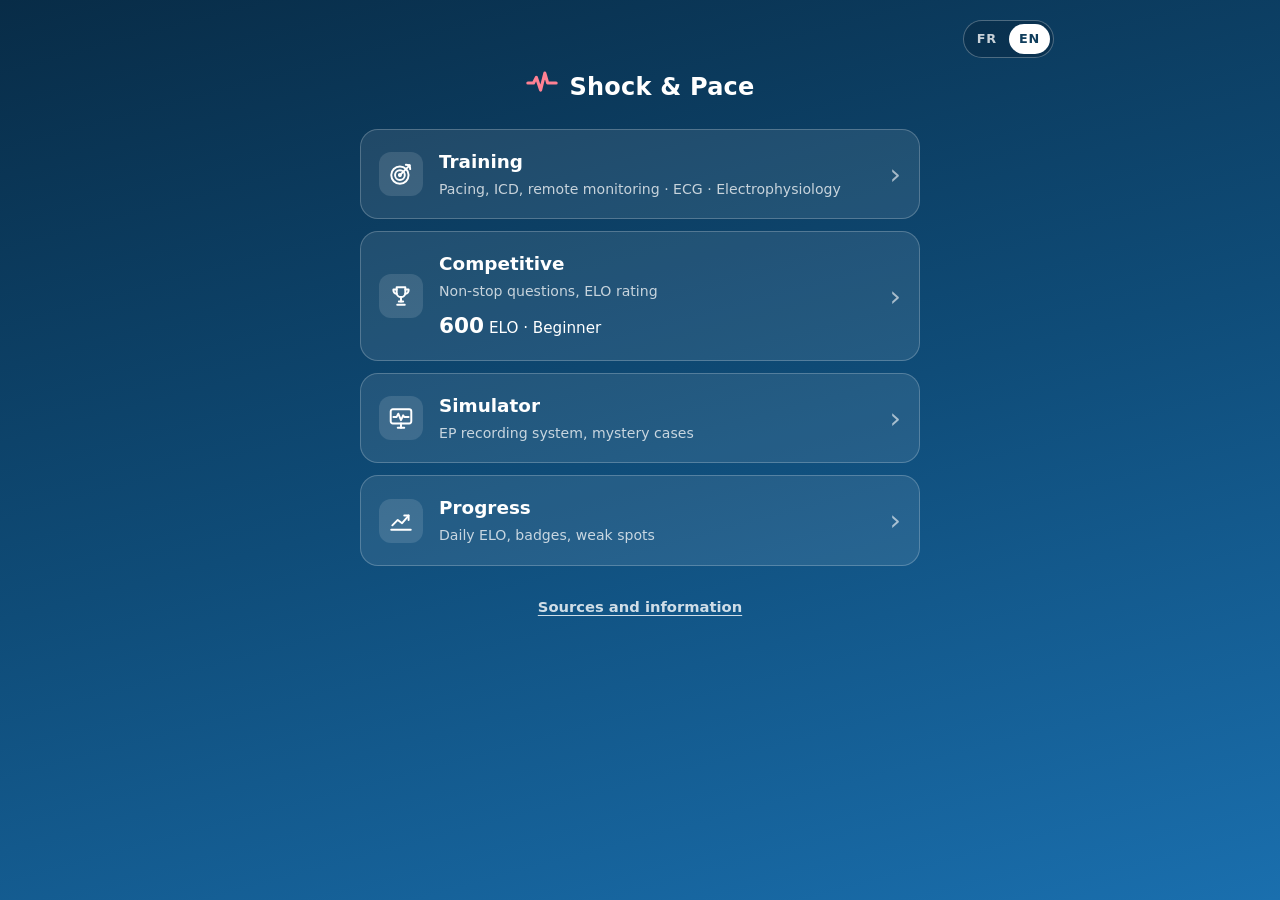
==== en/index.html @ 3063f12d "Adresse canonique : https://shockandpace.com/ Co-Authored-By: Claude Opus 5.5 <noreply@anthropic.com" ====
<!doctype html>
<!-- Fichier généré par scripts/build-seo.mjs depuis index.html : ne pas modifier. -->
<html lang="en">
<head>
  <meta charset="utf-8">
  <base href="../">
  <meta name="viewport" content="width=device-width, initial-scale=1, viewport-fit=cover">
  <script>try { var l = localStorage.getItem('rythmo.langue'); document.documentElement.lang = l === 'fr' || l === 'en' ? l : /\/en\/(index\.html)?$/.test(location.pathname) ? 'en' : 'fr'; } catch (e) {}</script>
  <!--seo-->
  <title>Shock &amp; Pace · Cardiac rhythm quiz: ECG, pacemaker, ICD</title>
  <meta name="description" content="Free cardiac rhythm quiz, no account needed: ECG, pacemakers, ICDs, CRT, remote monitoring and electrophysiology. Referenced answers, competitive ELO mode and an EP simulator.">
  <meta name="robots" content="index, follow, max-image-preview:large, max-snippet:-1">
  <link rel="canonical" href="https://shockandpace.com/en/">
  <meta name="application-name" content="Shock &amp; Pace">
  <meta name="theme-color" content="#0b3a5d">
  <meta property="og:type" content="website">
  <meta property="og:locale" content="en_GB">
  <meta property="og:locale:alternate" content="fr_FR">
  <meta property="og:site_name" content="Shock &amp; Pace">
  <meta property="og:title" content="Shock &amp; Pace · Cardiac rhythm quiz and electrophysiology simulator">
  <meta property="og:description" content="Free cardiac rhythm quiz, no account needed: ECG, pacemakers, ICDs, CRT, remote monitoring and electrophysiology. Referenced answers, competitive ELO mode and an EP simulator.">
  <meta property="og:url" content="https://shockandpace.com/en/">
  <meta property="og:image" content="https://shockandpace.com/icons/og.png">
  <meta property="og:image:width" content="1200">
  <meta property="og:image:height" content="630">
  <meta property="og:image:alt" content="Shock &amp; Pace, cardiac rhythm quiz">
  <meta name="twitter:card" content="summary_large_image">
  <link rel="alternate" type="text/markdown" title="Summary for AI assistants" href="llms.txt">
  <link rel="sitemap" type="application/xml" href="sitemap.xml">
  <script type="application/ld+json">{"@context":"https://schema.org","@graph":[{"@type":"WebSite","@id":"https://shockandpace.com/#site","url":"https://shockandpace.com/","name":"Shock & Pace","inLanguage":["fr","en"],"description":"Free cardiac rhythm quiz, no account needed: ECG, pacemakers, ICDs, CRT, remote monitoring and electrophysiology. Referenced answers, competitive ELO mode and an EP simulator."},{"@type":["WebApplication","LearningResource"],"@id":"https://shockandpace.com/#app","url":"https://shockandpace.com/en/","name":"Shock & Pace","alternateName":"Challenge Rythmo","description":"Free cardiac rhythm quiz, no account needed: ECG, pacemakers, ICDs, CRT, remote monitoring and electrophysiology. Referenced answers, competitive ELO mode and an EP simulator.","inLanguage":["en","fr"],"applicationCategory":"EducationalApplication","applicationSubCategory":"Medical education in cardiac electrophysiology and devices","operatingSystem":"Any (web browser, installable PWA)","browserRequirements":"Requires JavaScript","isAccessibleForFree":true,"offers":{"@type":"Offer","price":"0","priceCurrency":"EUR"},"learningResourceType":["Quiz","Simulation"],"educationalLevel":"Undergraduate, postgraduate and continuing medical education","audience":{"@type":"Audience","audienceType":"Cardiologists, cardiology trainees, cardiac physiologists, device and EP nurses, remote monitoring teams"},"teaches":["ECG interpretation","Pacemaker programming","Implantable cardioverter-defibrillator programming","Cardiac resynchronisation therapy (CRT)","Remote monitoring of cardiac devices","Electrophysiology and catheter ablation"],"about":[{"@type":"Thing","name":"Cardiac electrophysiology"},{"@type":"Thing","name":"Pacemaker"},{"@type":"Thing","name":"Implantable cardioverter-defibrillator"},{"@type":"Thing","name":"Electrocardiography"},{"@type":"Thing","name":"Cardiac arrhythmia"}],"featureList":["Questions with referenced answers (ESC, EHRA, HRS, ACC/AHA)","Adaptive competitive mode with ELO rating","Real-time EP recording system simulator","Real 12-lead ECGs (PTB-XL)","Works offline, no account"],"image":"https://shockandpace.com/icons/og.png","screenshot":"https://shockandpace.com/icons/og.png","subjectOf":{"@type":"WebPage","url":"https://shockandpace.com/en/presentation.html"}}]}</script>
  <!--/seo-->
  <link rel="alternate" hreflang="fr" href="https://shockandpace.com/">
  <link rel="alternate" hreflang="en" href="https://shockandpace.com/en/">
  <link rel="alternate" hreflang="x-default" href="https://shockandpace.com/">
  <link rel="manifest" href="manifest.webmanifest">
  <link rel="icon" href="icons/icon.svg" type="image/svg+xml">
  <link rel="apple-touch-icon" href="icons/icon-192.png">
  <meta name="apple-mobile-web-app-capable" content="yes">
  <meta name="apple-mobile-web-app-title" content="Shock &amp; Pace">
  <link rel="stylesheet" href="css/styles.css">
  <noscript><style>.ecran-titre { display: none; }</style></noscript>
</head>
<body>
  <div id="ecran-titre" class="ecran-titre" aria-hidden="true">
    <svg viewBox="0 0 64 64"><path d="M4 34h14l5-12 8 26 7-30 5 16h17" fill="none" stroke="currentColor" stroke-width="4" stroke-linecap="round" stroke-linejoin="round"/></svg>
    <p class="ecran-titre-nom">Shock &amp; Pace</p>
    <p class="ecran-titre-sous"><span lang="fr">Rythmologie · stimulation · électrophysiologie</span><span lang="en">Cardiac rhythm · pacing · electrophysiology</span></p>
  </div>
  <main id="app" tabindex="-1">
    <!-- Contenu lisible sans JavaScript (moteurs de recherche, assistants IA) : remplacé par l'application au chargement, sous l'écran titre. -->
    <!--statique-->
    <div class="statique">
      <h1>Shock &amp; Pace</h1>
      <p>A free <strong>cardiac rhythm</strong> quiz, no account needed: 1,170 questions with referenced answers on <strong>ECG</strong> interpretation, <strong>pacemaker</strong> and <strong>implantable cardioverter-defibrillator (ICD)</strong> programming, <strong>CRT</strong>, <strong>remote monitoring</strong> and <strong>electrophysiology</strong>.</p>
      <ul>
        <li>Training by domain, from beginner to expert, with detailed answers and references (ESC, EHRA, HRS, ACC/AHA).</li>
        <li>Adaptive competitive mode with an ELO rating.</li>
        <li>Real-time electrophysiology (EP) recording system simulator and mystery cases.</li>
        <li>Works offline; no data leaves your device.</li>
      </ul>
      <p><a href="en/presentation.html">About the app: topics, sources and frequently asked questions</a></p>
      <p class="chargement">Loading the question bank…</p>
      <noscript><p>JavaScript must be enabled to use the quizzes and the simulator.</p></noscript>
    </div>
    <!--/statique-->
  </main>
  <script type="module" src="js/app.js"></script>
</body>
</html>
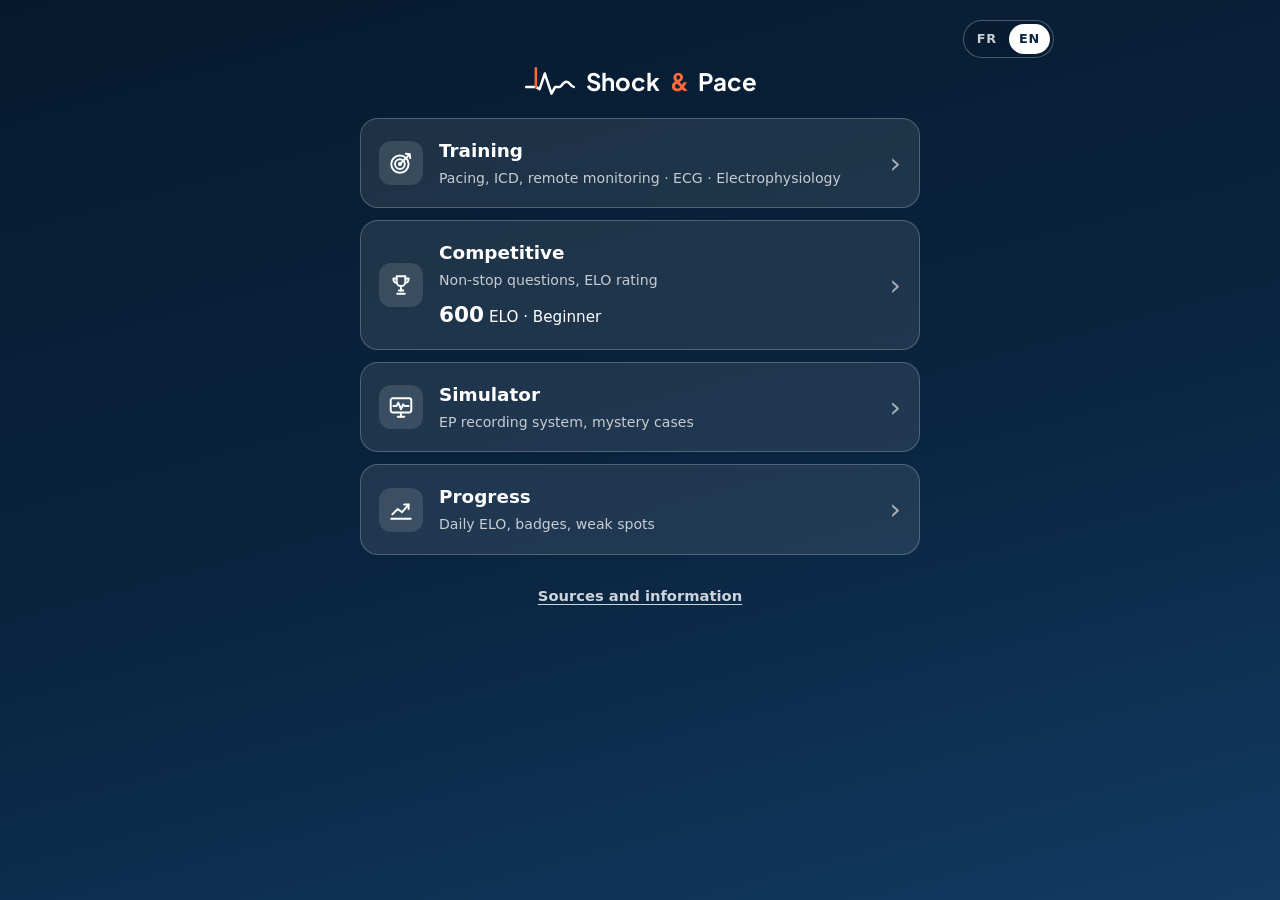
==== commit 38bc1b6a: "Identité Shock & Pace : logo « complexe stimulé », icônes, écran titre, palette encre et orange, tit" ====
--- a/en/index.html
+++ b/en/index.html
@@ -12,7 +12,7 @@
   <meta name="robots" content="index, follow, max-image-preview:large, max-snippet:-1">
   <link rel="canonical" href="https://shockandpace.com/en/">
   <meta name="application-name" content="Shock &amp; Pace">
-  <meta name="theme-color" content="#0b3a5d">
+  <meta name="theme-color" content="#0A2540">
   <meta property="og:type" content="website">
   <meta property="og:locale" content="en_GB">
   <meta property="og:locale:alternate" content="fr_FR">
@@ -27,7 +27,7 @@
   <meta name="twitter:card" content="summary_large_image">
   <link rel="alternate" type="text/markdown" title="Summary for AI assistants" href="llms.txt">
   <link rel="sitemap" type="application/xml" href="sitemap.xml">
-  <script type="application/ld+json">{"@context":"https://schema.org","@graph":[{"@type":"WebSite","@id":"https://shockandpace.com/#site","url":"https://shockandpace.com/","name":"Shock & Pace","inLanguage":["fr","en"],"description":"Free cardiac rhythm quiz, no account needed: ECG, pacemakers, ICDs, CRT, remote monitoring and electrophysiology. Referenced answers, competitive ELO mode and an EP simulator."},{"@type":["WebApplication","LearningResource"],"@id":"https://shockandpace.com/#app","url":"https://shockandpace.com/en/","name":"Shock & Pace","alternateName":"Challenge Rythmo","description":"Free cardiac rhythm quiz, no account needed: ECG, pacemakers, ICDs, CRT, remote monitoring and electrophysiology. Referenced answers, competitive ELO mode and an EP simulator.","inLanguage":["en","fr"],"applicationCategory":"EducationalApplication","applicationSubCategory":"Medical education in cardiac electrophysiology and devices","operatingSystem":"Any (web browser, installable PWA)","browserRequirements":"Requires JavaScript","isAccessibleForFree":true,"offers":{"@type":"Offer","price":"0","priceCurrency":"EUR"},"learningResourceType":["Quiz","Simulation"],"educationalLevel":"Undergraduate, postgraduate and continuing medical education","audience":{"@type":"Audience","audienceType":"Cardiologists, cardiology trainees, cardiac physiologists, device and EP nurses, remote monitoring teams"},"teaches":["ECG interpretation","Pacemaker programming","Implantable cardioverter-defibrillator programming","Cardiac resynchronisation therapy (CRT)","Remote monitoring of cardiac devices","Electrophysiology and catheter ablation"],"about":[{"@type":"Thing","name":"Cardiac electrophysiology"},{"@type":"Thing","name":"Pacemaker"},{"@type":"Thing","name":"Implantable cardioverter-defibrillator"},{"@type":"Thing","name":"Electrocardiography"},{"@type":"Thing","name":"Cardiac arrhythmia"}],"featureList":["Questions with referenced answers (ESC, EHRA, HRS, ACC/AHA)","Adaptive competitive mode with ELO rating","Real-time EP recording system simulator","Real 12-lead ECGs (PTB-XL)","Works offline, no account"],"image":"https://shockandpace.com/icons/og.png","screenshot":"https://shockandpace.com/icons/og.png","subjectOf":{"@type":"WebPage","url":"https://shockandpace.com/en/presentation.html"}}]}</script>
+  <script type="application/ld+json">{"@context":"https://schema.org","@graph":[{"@type":"WebSite","@id":"https://shockandpace.com/#site","url":"https://shockandpace.com/","name":"Shock & Pace","inLanguage":["fr","en"],"description":"Free cardiac rhythm quiz, no account needed: ECG, pacemakers, ICDs, CRT, remote monitoring and electrophysiology. Referenced answers, competitive ELO mode and an EP simulator.","publisher":{"@id":"https://shockandpace.com/#editeur"}},{"@type":"Organization","@id":"https://shockandpace.com/#editeur","name":"Shock & Pace","url":"https://shockandpace.com/","email":"contact@shockandpace.com","logo":"https://shockandpace.com/icons/icon-512.png","sameAs":["https://github.com/hacuubo/CHALLENGE-RYTHMO"]},{"@type":["WebApplication","LearningResource"],"@id":"https://shockandpace.com/#app","url":"https://shockandpace.com/en/","name":"Shock & Pace","alternateName":"Challenge Rythmo","description":"Free cardiac rhythm quiz, no account needed: ECG, pacemakers, ICDs, CRT, remote monitoring and electrophysiology. Referenced answers, competitive ELO mode and an EP simulator.","inLanguage":["en","fr"],"applicationCategory":"EducationalApplication","applicationSubCategory":"Medical education in cardiac electrophysiology and devices","operatingSystem":"Any (web browser, installable PWA)","browserRequirements":"Requires JavaScript","isAccessibleForFree":true,"offers":{"@type":"Offer","price":"0","priceCurrency":"EUR"},"learningResourceType":["Quiz","Simulation"],"educationalLevel":"Undergraduate, postgraduate and continuing medical education","audience":{"@type":"Audience","audienceType":"Cardiologists, cardiology trainees, cardiac physiologists, device and EP nurses, remote monitoring teams"},"teaches":["ECG interpretation","Pacemaker programming","Implantable cardioverter-defibrillator programming","Cardiac resynchronisation therapy (CRT)","Remote monitoring of cardiac devices","Electrophysiology and catheter ablation"],"about":[{"@type":"Thing","name":"Cardiac electrophysiology"},{"@type":"Thing","name":"Pacemaker"},{"@type":"Thing","name":"Implantable cardioverter-defibrillator"},{"@type":"Thing","name":"Electrocardiography"},{"@type":"Thing","name":"Cardiac arrhythmia"}],"featureList":["Questions with referenced answers (ESC, EHRA, HRS, ACC/AHA)","Adaptive competitive mode with ELO rating","Real-time EP recording system simulator","Real 12-lead ECGs (PTB-XL)","Works offline, no account"],"image":"https://shockandpace.com/icons/og.png","screenshot":"https://shockandpace.com/icons/og.png","subjectOf":{"@type":"WebPage","url":"https://shockandpace.com/en/presentation.html"},"publisher":{"@id":"https://shockandpace.com/#editeur"}}]}</script>
   <!--/seo-->
   <link rel="alternate" hreflang="fr" href="https://shockandpace.com/">
   <link rel="alternate" hreflang="en" href="https://shockandpace.com/en/">
@@ -37,13 +37,16 @@
   <link rel="apple-touch-icon" href="icons/icon-192.png">
   <meta name="apple-mobile-web-app-capable" content="yes">
   <meta name="apple-mobile-web-app-title" content="Shock &amp; Pace">
+  <link rel="preconnect" href="https://fonts.googleapis.com">
+  <link rel="preconnect" href="https://fonts.gstatic.com" crossorigin>
+  <link rel="stylesheet" href="https://fonts.googleapis.com/css2?family=Plus+Jakarta+Sans:wght@700;800&display=swap">
   <link rel="stylesheet" href="css/styles.css">
   <noscript><style>.ecran-titre { display: none; }</style></noscript>
 </head>
 <body>
   <div id="ecran-titre" class="ecran-titre" aria-hidden="true">
-    <svg viewBox="0 0 64 64"><path d="M4 34h14l5-12 8 26 7-30 5 16h17" fill="none" stroke="currentColor" stroke-width="4" stroke-linecap="round" stroke-linejoin="round"/></svg>
-    <p class="ecran-titre-nom">Shock &amp; Pace</p>
+    <svg viewBox="0 0 70 40" fill="none" stroke-linecap="round" stroke-linejoin="round"><path class="trace" d="M3 28H16L21 31L28 10L37 37L42 28H48C51 28 52 21 57 21C62 21 63 28 67 28" stroke="#fff" stroke-width="2.6"/><path class="spike" d="M16 28V3" stroke="#FF6A3D" stroke-width="2.6"/></svg>
+    <p class="ecran-titre-nom">Shock <span class="esperluette">&amp;</span> Pace</p>
     <p class="ecran-titre-sous"><span lang="fr">Rythmologie · stimulation · électrophysiologie</span><span lang="en">Cardiac rhythm · pacing · electrophysiology</span></p>
   </div>
   <main id="app" tabindex="-1">
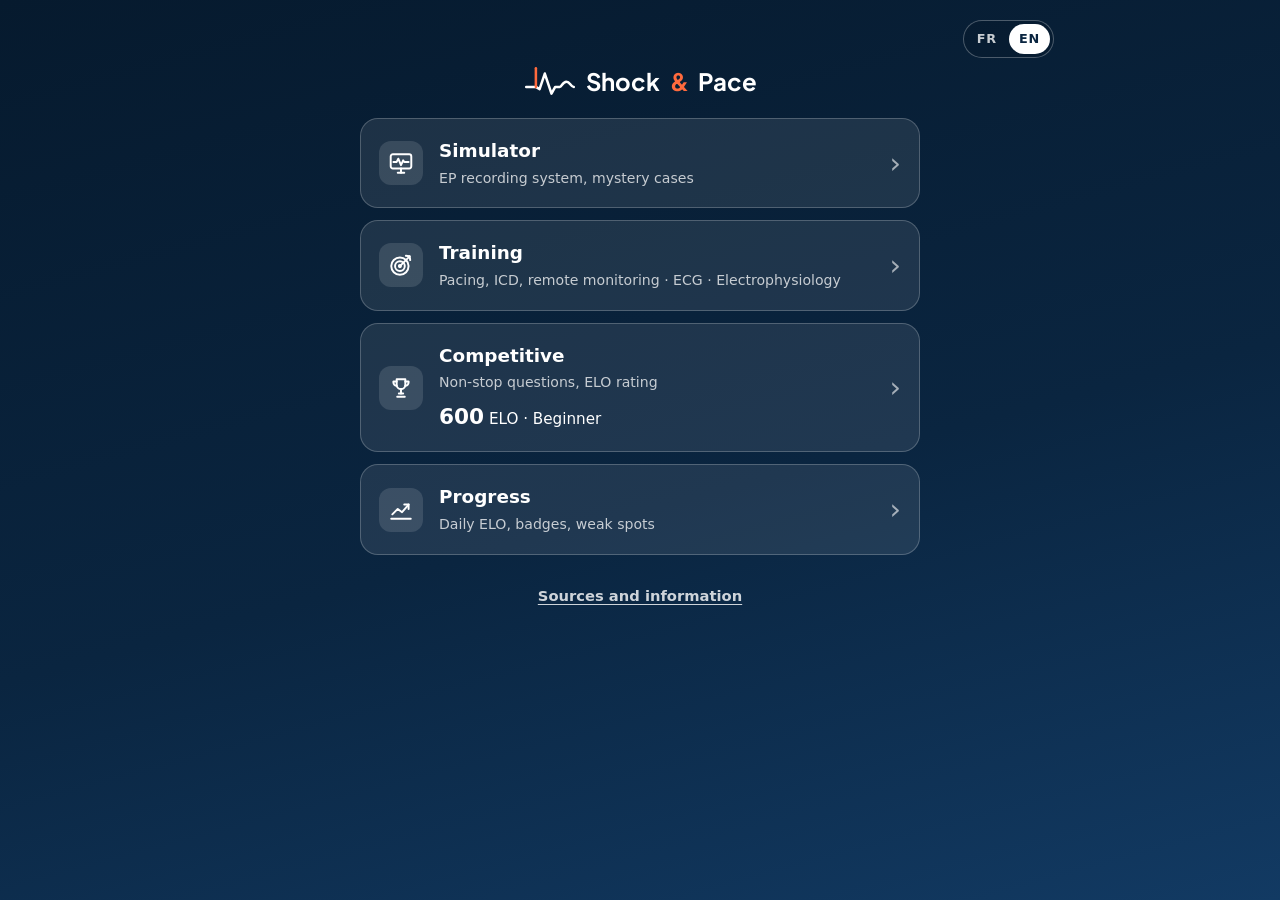
==== commit 381958d1: "Compétitif : 161 nouveaux cas cliniques sur tracé (ECG et EGM) relus, rappel de cours, tirage centré" ====
--- a/en/index.html
+++ b/en/index.html
@@ -54,7 +54,7 @@
     <!--statique-->
     <div class="statique">
       <h1>Shock &amp; Pace</h1>
-      <p>A free <strong>cardiac rhythm</strong> quiz, no account needed: 1,170 questions with referenced answers on <strong>ECG</strong> interpretation, <strong>pacemaker</strong> and <strong>implantable cardioverter-defibrillator (ICD)</strong> programming, <strong>CRT</strong>, <strong>remote monitoring</strong> and <strong>electrophysiology</strong>.</p>
+      <p>A free <strong>cardiac rhythm</strong> quiz, no account needed: 1,331 questions with referenced answers on <strong>ECG</strong> interpretation, <strong>pacemaker</strong> and <strong>implantable cardioverter-defibrillator (ICD)</strong> programming, <strong>CRT</strong>, <strong>remote monitoring</strong> and <strong>electrophysiology</strong>.</p>
       <ul>
         <li>Training by domain, from beginner to expert, with detailed answers and references (ESC, EHRA, HRS, ACC/AHA).</li>
         <li>Adaptive competitive mode with an ELO rating.</li>
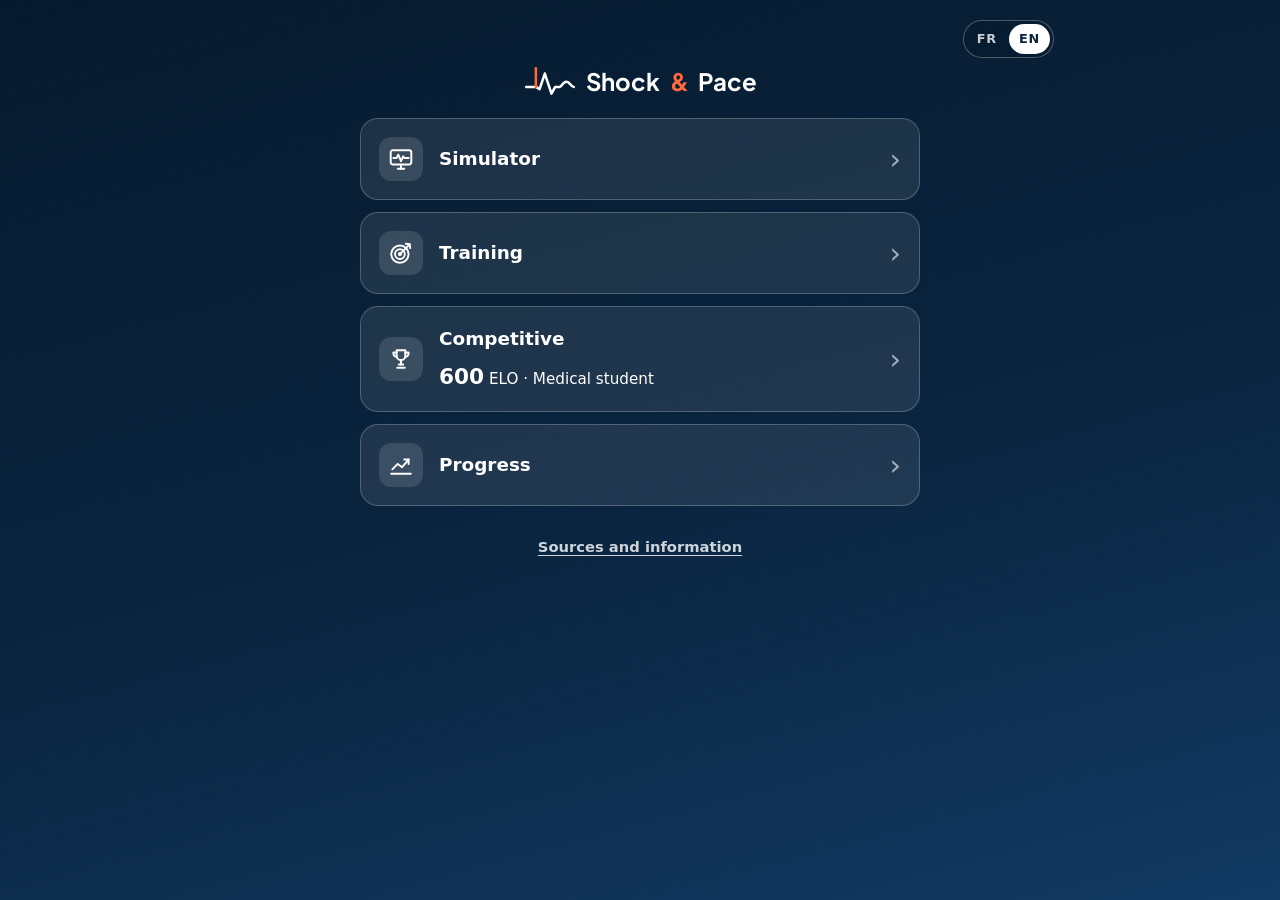
==== commit 95f31484: "Référencement : « Simulateur d'électrophysiologie, quiz de rythmologie » en tête, sans « gratuit » n" ====
--- a/en/index.html
+++ b/en/index.html
@@ -7,8 +7,8 @@
   <meta name="viewport" content="width=device-width, initial-scale=1, viewport-fit=cover">
   <script>try { var l = localStorage.getItem('rythmo.langue'); document.documentElement.lang = l === 'fr' || l === 'en' ? l : /\/en\/(index\.html)?$/.test(location.pathname) ? 'en' : 'fr'; } catch (e) {}</script>
   <!--seo-->
-  <title>Shock &amp; Pace · Cardiac rhythm quiz: ECG, pacemaker, ICD</title>
-  <meta name="description" content="Free cardiac rhythm quiz, no account needed: ECG, pacemakers, ICDs, CRT, remote monitoring and electrophysiology. Referenced answers, competitive ELO mode and an EP simulator.">
+  <title>Shock &amp; Pace · Electrophysiology simulator, cardiac rhythm quiz</title>
+  <meta name="description" content="Electrophysiology simulator and cardiac rhythm quiz: ECG, pacemakers, ICDs, CRT, remote monitoring. Mystery cases in the EP lab, referenced answers, competitive ELO mode.">
   <meta name="robots" content="index, follow, max-image-preview:large, max-snippet:-1">
   <link rel="canonical" href="https://shockandpace.com/en/">
   <meta name="application-name" content="Shock &amp; Pace">
@@ -17,8 +17,8 @@
   <meta property="og:locale" content="en_GB">
   <meta property="og:locale:alternate" content="fr_FR">
   <meta property="og:site_name" content="Shock &amp; Pace">
-  <meta property="og:title" content="Shock &amp; Pace · Cardiac rhythm quiz and electrophysiology simulator">
-  <meta property="og:description" content="Free cardiac rhythm quiz, no account needed: ECG, pacemakers, ICDs, CRT, remote monitoring and electrophysiology. Referenced answers, competitive ELO mode and an EP simulator.">
+  <meta property="og:title" content="Shock &amp; Pace · Electrophysiology simulator, cardiac rhythm quiz">
+  <meta property="og:description" content="Electrophysiology simulator and cardiac rhythm quiz: ECG, pacemakers, ICDs, CRT, remote monitoring. Mystery cases in the EP lab, referenced answers, competitive ELO mode.">
   <meta property="og:url" content="https://shockandpace.com/en/">
   <meta property="og:image" content="https://shockandpace.com/icons/og.png">
   <meta property="og:image:width" content="1200">
@@ -27,7 +27,7 @@
   <meta name="twitter:card" content="summary_large_image">
   <link rel="alternate" type="text/markdown" title="Summary for AI assistants" href="llms.txt">
   <link rel="sitemap" type="application/xml" href="sitemap.xml">
-  <script type="application/ld+json">{"@context":"https://schema.org","@graph":[{"@type":"WebSite","@id":"https://shockandpace.com/#site","url":"https://shockandpace.com/","name":"Shock & Pace","inLanguage":["fr","en"],"description":"Free cardiac rhythm quiz, no account needed: ECG, pacemakers, ICDs, CRT, remote monitoring and electrophysiology. Referenced answers, competitive ELO mode and an EP simulator.","publisher":{"@id":"https://shockandpace.com/#editeur"}},{"@type":"Organization","@id":"https://shockandpace.com/#editeur","name":"Shock & Pace","url":"https://shockandpace.com/","email":"contact@shockandpace.com","logo":"https://shockandpace.com/icons/icon-512.png","sameAs":["https://github.com/hacuubo/CHALLENGE-RYTHMO"]},{"@type":["WebApplication","LearningResource"],"@id":"https://shockandpace.com/#app","url":"https://shockandpace.com/en/","name":"Shock & Pace","alternateName":"Challenge Rythmo","description":"Free cardiac rhythm quiz, no account needed: ECG, pacemakers, ICDs, CRT, remote monitoring and electrophysiology. Referenced answers, competitive ELO mode and an EP simulator.","inLanguage":["en","fr"],"applicationCategory":"EducationalApplication","applicationSubCategory":"Medical education in cardiac electrophysiology and devices","operatingSystem":"Any (web browser, installable PWA)","browserRequirements":"Requires JavaScript","isAccessibleForFree":true,"offers":{"@type":"Offer","price":"0","priceCurrency":"EUR"},"learningResourceType":["Quiz","Simulation"],"educationalLevel":"Undergraduate, postgraduate and continuing medical education","audience":{"@type":"Audience","audienceType":"Cardiologists, cardiology trainees, cardiac physiologists, device and EP nurses, remote monitoring teams"},"teaches":["ECG interpretation","Pacemaker programming","Implantable cardioverter-defibrillator programming","Cardiac resynchronisation therapy (CRT)","Remote monitoring of cardiac devices","Electrophysiology and catheter ablation"],"about":[{"@type":"Thing","name":"Cardiac electrophysiology"},{"@type":"Thing","name":"Pacemaker"},{"@type":"Thing","name":"Implantable cardioverter-defibrillator"},{"@type":"Thing","name":"Electrocardiography"},{"@type":"Thing","name":"Cardiac arrhythmia"}],"featureList":["Questions with referenced answers (ESC, EHRA, HRS, ACC/AHA)","Adaptive competitive mode with ELO rating","Real-time EP recording system simulator","Real 12-lead ECGs (PTB-XL)","Works offline, no account"],"image":"https://shockandpace.com/icons/og.png","screenshot":"https://shockandpace.com/icons/og.png","subjectOf":{"@type":"WebPage","url":"https://shockandpace.com/en/presentation.html"},"publisher":{"@id":"https://shockandpace.com/#editeur"}}]}</script>
+  <script type="application/ld+json">{"@context":"https://schema.org","@graph":[{"@type":"WebSite","@id":"https://shockandpace.com/#site","url":"https://shockandpace.com/","name":"Shock & Pace","inLanguage":["fr","en"],"description":"Electrophysiology simulator and cardiac rhythm quiz: ECG, pacemakers, ICDs, CRT, remote monitoring. Mystery cases in the EP lab, referenced answers, competitive ELO mode.","publisher":{"@id":"https://shockandpace.com/#editeur"}},{"@type":"Organization","@id":"https://shockandpace.com/#editeur","name":"Shock & Pace","url":"https://shockandpace.com/","email":"contact@shockandpace.com","logo":"https://shockandpace.com/icons/icon-512.png","sameAs":["https://github.com/hacuubo/CHALLENGE-RYTHMO"]},{"@type":["WebApplication","LearningResource"],"@id":"https://shockandpace.com/#app","url":"https://shockandpace.com/en/","name":"Shock & Pace","alternateName":"Challenge Rythmo","description":"Electrophysiology simulator and cardiac rhythm quiz: ECG, pacemakers, ICDs, CRT, remote monitoring. Mystery cases in the EP lab, referenced answers, competitive ELO mode.","inLanguage":["en","fr"],"applicationCategory":"EducationalApplication","applicationSubCategory":"Medical education in cardiac electrophysiology and devices","operatingSystem":"Any (web browser, installable PWA)","browserRequirements":"Requires JavaScript","isAccessibleForFree":true,"offers":{"@type":"Offer","price":"0","priceCurrency":"EUR"},"learningResourceType":["Quiz","Simulation"],"educationalLevel":"Undergraduate, postgraduate and continuing medical education","audience":{"@type":"Audience","audienceType":"Cardiologists, cardiology trainees, cardiac physiologists, device and EP nurses, remote monitoring teams"},"teaches":["ECG interpretation","Pacemaker programming","Implantable cardioverter-defibrillator programming","Cardiac resynchronisation therapy (CRT)","Remote monitoring of cardiac devices","Electrophysiology and catheter ablation"],"about":[{"@type":"Thing","name":"Cardiac electrophysiology"},{"@type":"Thing","name":"Pacemaker"},{"@type":"Thing","name":"Implantable cardioverter-defibrillator"},{"@type":"Thing","name":"Electrocardiography"},{"@type":"Thing","name":"Cardiac arrhythmia"}],"featureList":["Real-time EP recording system simulator","Questions with referenced answers (ESC, EHRA, HRS, ACC/AHA)","Adaptive competitive mode with ELO rating","Real 12-lead ECGs (PTB-XL)","Works offline"],"image":"https://shockandpace.com/icons/og.png","screenshot":"https://shockandpace.com/icons/og.png","subjectOf":{"@type":"WebPage","url":"https://shockandpace.com/en/presentation.html"},"publisher":{"@id":"https://shockandpace.com/#editeur"}}]}</script>
   <!--/seo-->
   <link rel="alternate" hreflang="fr" href="https://shockandpace.com/">
   <link rel="alternate" hreflang="en" href="https://shockandpace.com/en/">
@@ -54,11 +54,11 @@
     <!--statique-->
     <div class="statique">
       <h1>Shock &amp; Pace</h1>
-      <p>A free <strong>cardiac rhythm</strong> quiz, no account needed: 1,331 questions with referenced answers on <strong>ECG</strong> interpretation, <strong>pacemaker</strong> and <strong>implantable cardioverter-defibrillator (ICD)</strong> programming, <strong>CRT</strong>, <strong>remote monitoring</strong> and <strong>electrophysiology</strong>.</p>
+      <p><strong>Electrophysiology simulator</strong> and <strong>cardiac rhythm</strong> quiz: 1,331 questions with referenced answers on <strong>ECG</strong> interpretation, <strong>pacemaker</strong> and <strong>implantable cardioverter-defibrillator (ICD)</strong> programming, <strong>CRT</strong>, <strong>remote monitoring</strong> and <strong>electrophysiology</strong>.</p>
       <ul>
+        <li>Real-time electrophysiology (EP) recording system simulator and mystery cases.</li>
         <li>Training by domain, from beginner to expert, with detailed answers and references (ESC, EHRA, HRS, ACC/AHA).</li>
         <li>Adaptive competitive mode with an ELO rating.</li>
-        <li>Real-time electrophysiology (EP) recording system simulator and mystery cases.</li>
         <li>Works offline; no data leaves your device.</li>
       </ul>
       <p><a href="en/presentation.html">About the app: topics, sources and frequently asked questions</a></p>
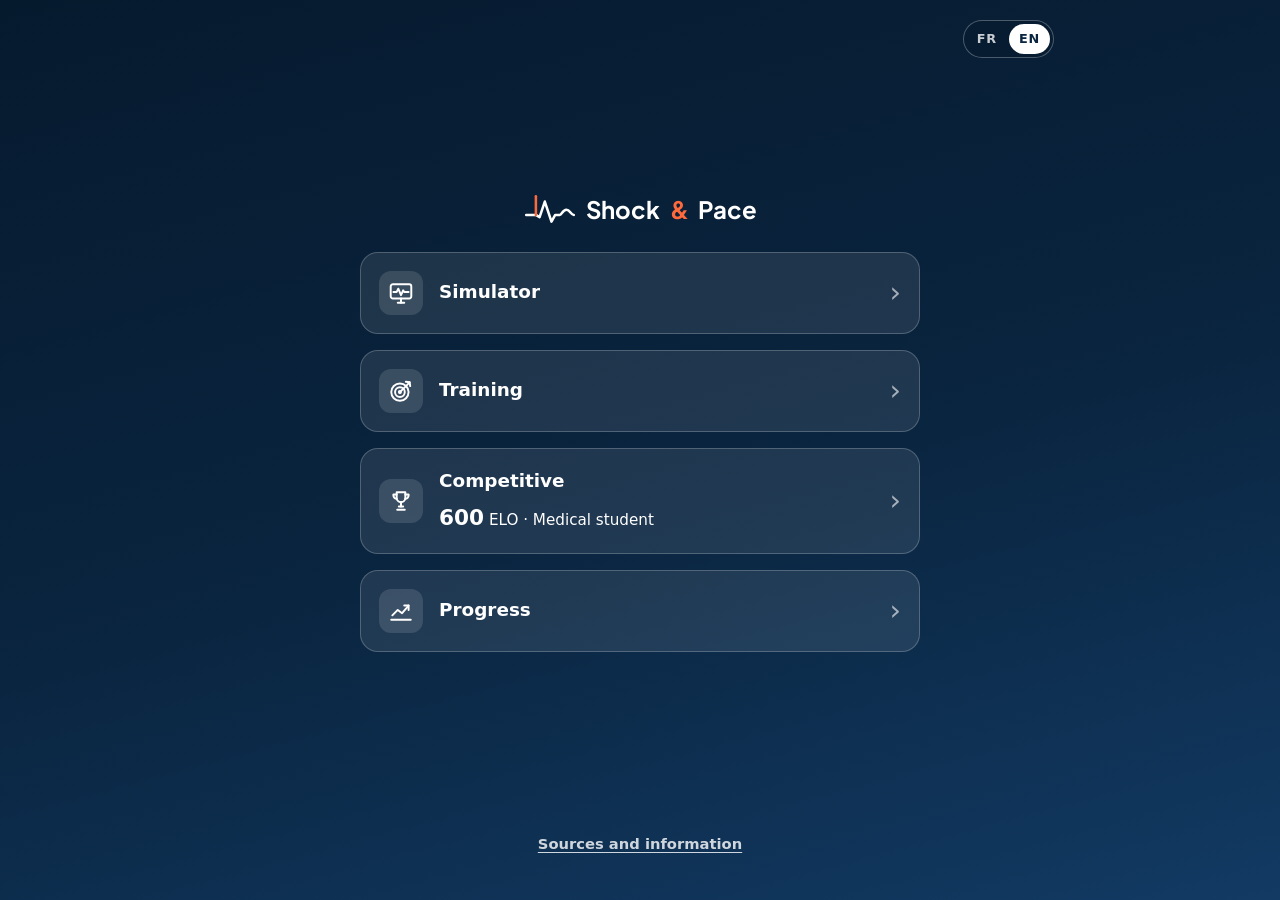
==== commit a6b3f63b: "Accueil : encart « Installer l'application sur votre téléphone » (bouton sur Android, démarche expli" ====
--- a/en/index.html
+++ b/en/index.html
@@ -6,9 +6,11 @@
   <base href="../">
   <meta name="viewport" content="width=device-width, initial-scale=1, viewport-fit=cover">
   <script>try { var l = localStorage.getItem('rythmo.langue'); document.documentElement.lang = l === 'fr' || l === 'en' ? l : /\/en\/(index\.html)?$/.test(location.pathname) ? 'en' : 'fr'; } catch (e) {}</script>
+  <!-- Android : la proposition d'installation du navigateur est retenue pour l'encart de l'accueil (js/installation.js) -->
+  <script>addEventListener('beforeinstallprompt', function (e) { e.preventDefault(); window.__installationPwa = e; });</script>
   <!--seo-->
   <title>Shock &amp; Pace · Electrophysiology simulator, cardiac rhythm quiz</title>
-  <meta name="description" content="Electrophysiology simulator and cardiac rhythm quiz: ECG, pacemakers, ICDs, CRT, remote monitoring. Mystery cases in the EP lab, referenced answers, competitive ELO mode.">
+  <meta name="description" content="Electrophysiology simulator and cardiac rhythm quiz. Mystery cases in the EP lab, referenced answers, competitive ELO mode.">
   <meta name="robots" content="index, follow, max-image-preview:large, max-snippet:-1">
   <link rel="canonical" href="https://shockandpace.com/en/">
   <meta name="application-name" content="Shock &amp; Pace">
@@ -18,7 +20,7 @@
   <meta property="og:locale:alternate" content="fr_FR">
   <meta property="og:site_name" content="Shock &amp; Pace">
   <meta property="og:title" content="Shock &amp; Pace · Electrophysiology simulator, cardiac rhythm quiz">
-  <meta property="og:description" content="Electrophysiology simulator and cardiac rhythm quiz: ECG, pacemakers, ICDs, CRT, remote monitoring. Mystery cases in the EP lab, referenced answers, competitive ELO mode.">
+  <meta property="og:description" content="Electrophysiology simulator and cardiac rhythm quiz. Mystery cases in the EP lab, referenced answers, competitive ELO mode.">
   <meta property="og:url" content="https://shockandpace.com/en/">
   <meta property="og:image" content="https://shockandpace.com/icons/og.png">
   <meta property="og:image:width" content="1200">
@@ -27,7 +29,7 @@
   <meta name="twitter:card" content="summary_large_image">
   <link rel="alternate" type="text/markdown" title="Summary for AI assistants" href="llms.txt">
   <link rel="sitemap" type="application/xml" href="sitemap.xml">
-  <script type="application/ld+json">{"@context":"https://schema.org","@graph":[{"@type":"WebSite","@id":"https://shockandpace.com/#site","url":"https://shockandpace.com/","name":"Shock & Pace","inLanguage":["fr","en"],"description":"Electrophysiology simulator and cardiac rhythm quiz: ECG, pacemakers, ICDs, CRT, remote monitoring. Mystery cases in the EP lab, referenced answers, competitive ELO mode.","publisher":{"@id":"https://shockandpace.com/#editeur"}},{"@type":"Organization","@id":"https://shockandpace.com/#editeur","name":"Shock & Pace","url":"https://shockandpace.com/","email":"contact@shockandpace.com","logo":"https://shockandpace.com/icons/icon-512.png","sameAs":["https://github.com/hacuubo/CHALLENGE-RYTHMO"]},{"@type":["WebApplication","LearningResource"],"@id":"https://shockandpace.com/#app","url":"https://shockandpace.com/en/","name":"Shock & Pace","alternateName":"Challenge Rythmo","description":"Electrophysiology simulator and cardiac rhythm quiz: ECG, pacemakers, ICDs, CRT, remote monitoring. Mystery cases in the EP lab, referenced answers, competitive ELO mode.","inLanguage":["en","fr"],"applicationCategory":"EducationalApplication","applicationSubCategory":"Medical education in cardiac electrophysiology and devices","operatingSystem":"Any (web browser, installable PWA)","browserRequirements":"Requires JavaScript","isAccessibleForFree":true,"offers":{"@type":"Offer","price":"0","priceCurrency":"EUR"},"learningResourceType":["Quiz","Simulation"],"educationalLevel":"Undergraduate, postgraduate and continuing medical education","audience":{"@type":"Audience","audienceType":"Cardiologists, cardiology trainees, cardiac physiologists, device and EP nurses, remote monitoring teams"},"teaches":["ECG interpretation","Pacemaker programming","Implantable cardioverter-defibrillator programming","Cardiac resynchronisation therapy (CRT)","Remote monitoring of cardiac devices","Electrophysiology and catheter ablation"],"about":[{"@type":"Thing","name":"Cardiac electrophysiology"},{"@type":"Thing","name":"Pacemaker"},{"@type":"Thing","name":"Implantable cardioverter-defibrillator"},{"@type":"Thing","name":"Electrocardiography"},{"@type":"Thing","name":"Cardiac arrhythmia"}],"featureList":["Real-time EP recording system simulator","Questions with referenced answers (ESC, EHRA, HRS, ACC/AHA)","Adaptive competitive mode with ELO rating","Real 12-lead ECGs (PTB-XL)","Works offline"],"image":"https://shockandpace.com/icons/og.png","screenshot":"https://shockandpace.com/icons/og.png","subjectOf":{"@type":"WebPage","url":"https://shockandpace.com/en/presentation.html"},"publisher":{"@id":"https://shockandpace.com/#editeur"}}]}</script>
+  <script type="application/ld+json">{"@context":"https://schema.org","@graph":[{"@type":"WebSite","@id":"https://shockandpace.com/#site","url":"https://shockandpace.com/","name":"Shock & Pace","inLanguage":["fr","en"],"description":"Electrophysiology simulator and cardiac rhythm quiz. Mystery cases in the EP lab, referenced answers, competitive ELO mode.","publisher":{"@id":"https://shockandpace.com/#editeur"}},{"@type":"Organization","@id":"https://shockandpace.com/#editeur","name":"Shock & Pace","url":"https://shockandpace.com/","email":"contact@shockandpace.com","logo":"https://shockandpace.com/icons/icon-512.png","sameAs":["https://github.com/hacuubo/CHALLENGE-RYTHMO"]},{"@type":["WebApplication","LearningResource"],"@id":"https://shockandpace.com/#app","url":"https://shockandpace.com/en/","name":"Shock & Pace","alternateName":"Challenge Rythmo","description":"Electrophysiology simulator and cardiac rhythm quiz. Mystery cases in the EP lab, referenced answers, competitive ELO mode.","inLanguage":["en","fr"],"applicationCategory":"EducationalApplication","applicationSubCategory":"Medical education in cardiac electrophysiology and devices","operatingSystem":"Any (web browser, installable PWA)","browserRequirements":"Requires JavaScript","isAccessibleForFree":true,"offers":{"@type":"Offer","price":"0","priceCurrency":"EUR"},"learningResourceType":["Quiz","Simulation"],"educationalLevel":"Undergraduate, postgraduate and continuing medical education","audience":{"@type":"Audience","audienceType":"Cardiologists, cardiology trainees, cardiac physiologists, device and EP nurses, remote monitoring teams"},"teaches":["ECG interpretation","Pacemaker programming","Implantable cardioverter-defibrillator programming","Cardiac resynchronisation therapy (CRT)","Remote monitoring of cardiac devices","Electrophysiology and catheter ablation"],"about":[{"@type":"Thing","name":"Cardiac electrophysiology"},{"@type":"Thing","name":"Pacemaker"},{"@type":"Thing","name":"Implantable cardioverter-defibrillator"},{"@type":"Thing","name":"Electrocardiography"},{"@type":"Thing","name":"Cardiac arrhythmia"}],"featureList":["Real-time EP recording system simulator","Questions with referenced answers (ESC, EHRA, HRS, ACC/AHA)","Adaptive competitive mode with ELO rating","Real 12-lead ECGs (PTB-XL)","Works offline"],"image":"https://shockandpace.com/icons/og.png","screenshot":"https://shockandpace.com/icons/og.png","subjectOf":{"@type":"WebPage","url":"https://shockandpace.com/en/presentation.html"},"publisher":{"@id":"https://shockandpace.com/#editeur"}}]}</script>
   <!--/seo-->
   <link rel="alternate" hreflang="fr" href="https://shockandpace.com/">
   <link rel="alternate" hreflang="en" href="https://shockandpace.com/en/">
